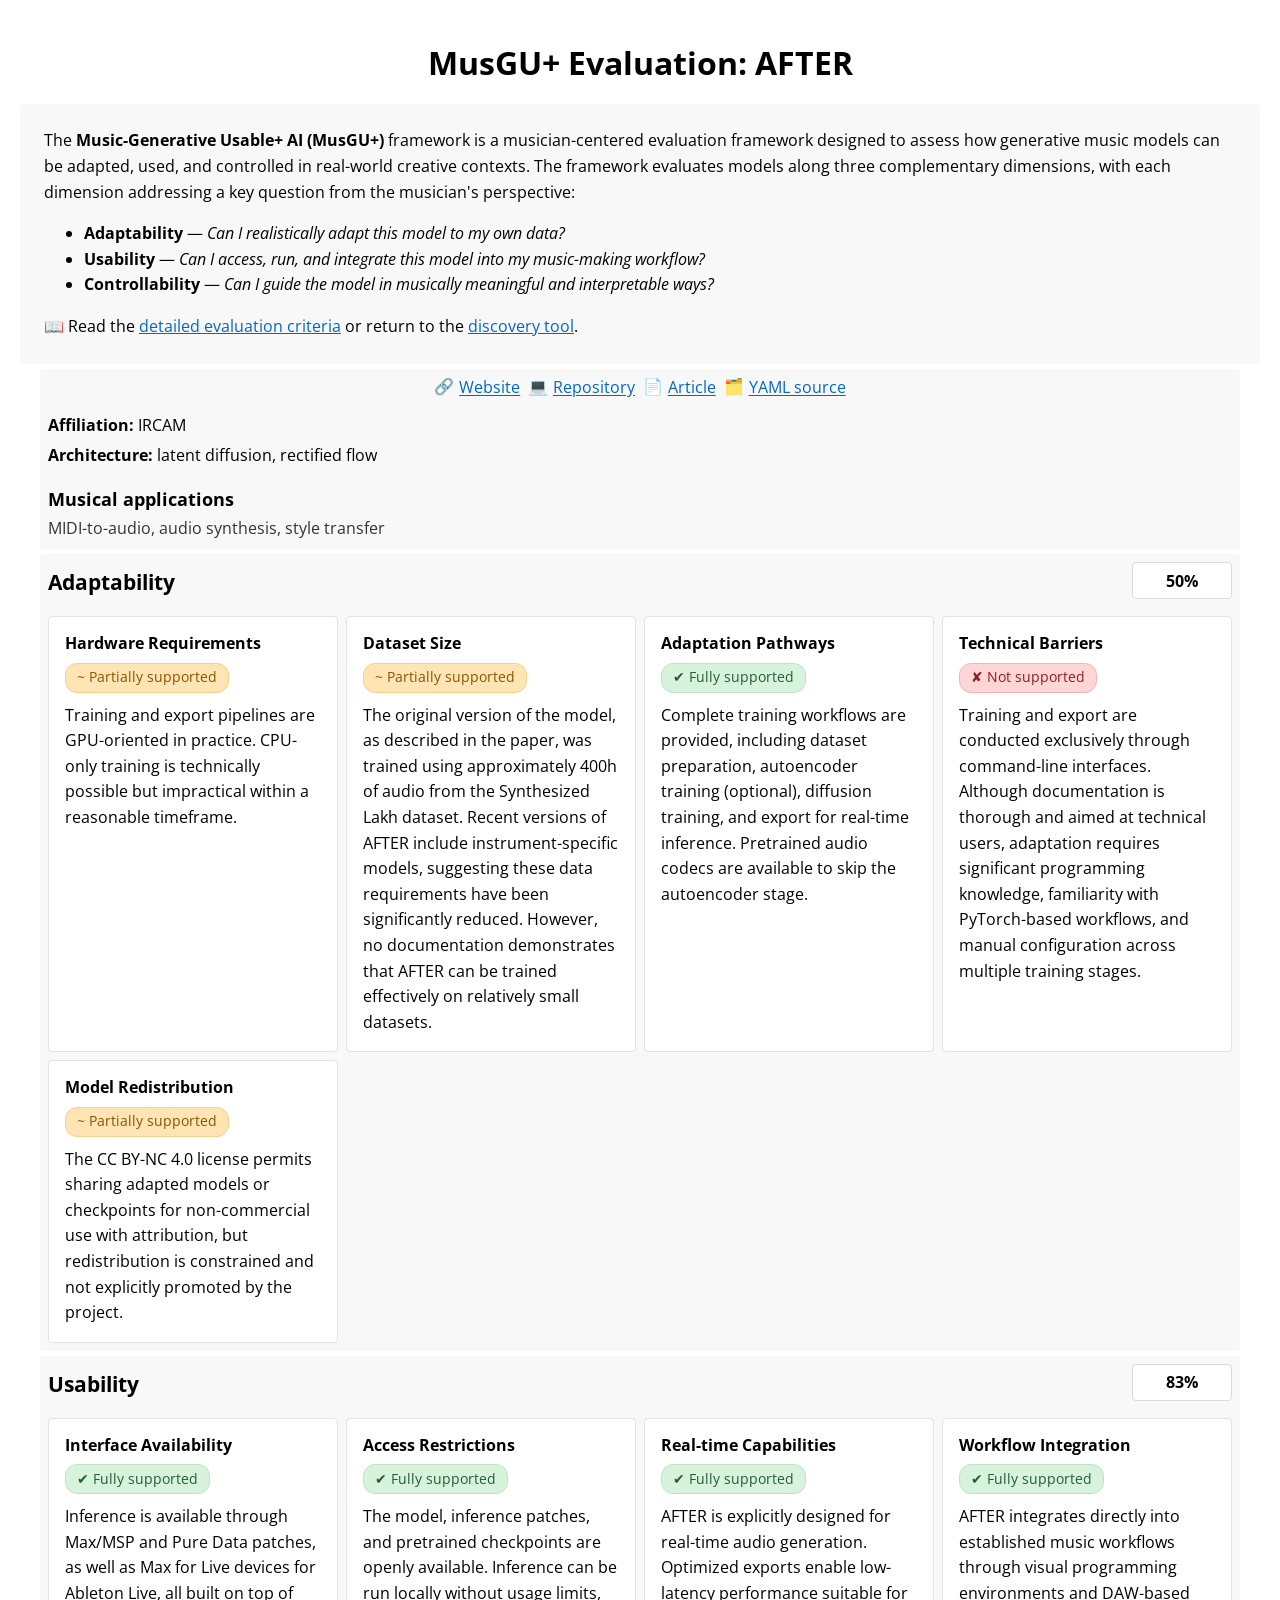
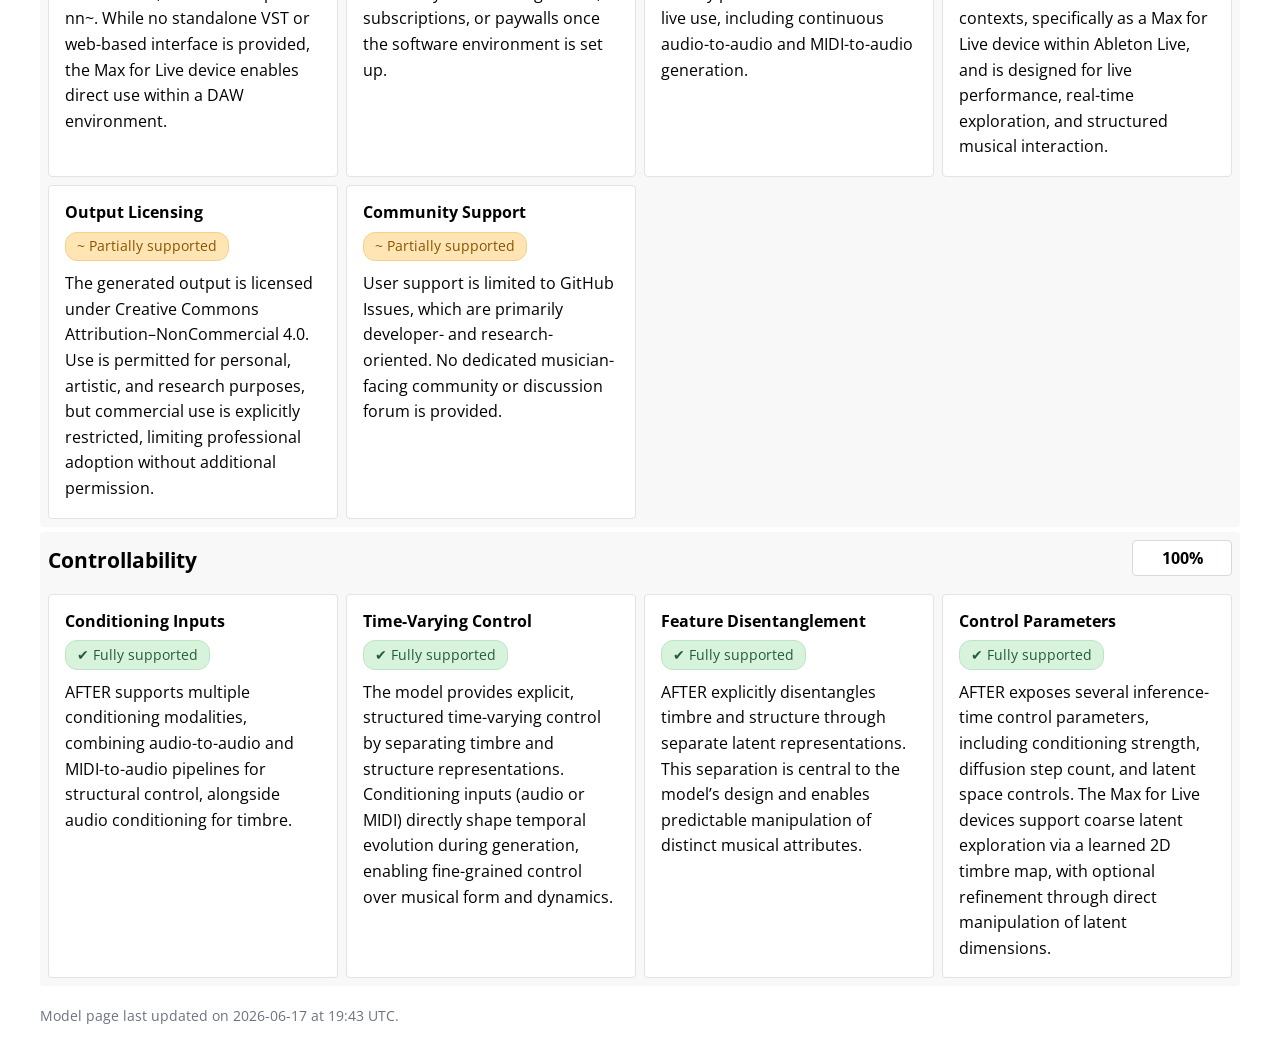
==== docs/models/after/index.html @ 6ac86138 "Add individual model pages" ====
<!DOCTYPE html>

<html lang="en">
<head>
<meta charset="utf-8"/>
<meta content="width=device-width, initial-scale=1.0" name="viewport"/>
<title id="page-title">MusGU+ Evaluation: AFTER</title>
<link href="https://fonts.googleapis.com/css2?family=Open+Sans&amp;display=swap" rel="stylesheet"/>
<link href="../../styles.css" rel="stylesheet"/>
<link href="../../model_page.css" rel="stylesheet"/>
</head>
<body>
<main class="page-shell">
<div class="header">
<h1 id="model-page-heading">MusGU+ Evaluation: AFTER</h1>
</div>
<div id="description">
<p style="margin-top: 0;">
        The <strong>Music-Generative Usable+ AI (MusGU+)</strong> framework is a musician-centered evaluation framework designed to assess how generative music models can be adapted, used, and controlled in real-world creative contexts.
        The framework evaluates models along three complementary dimensions, with each dimension addressing a key question from the musician's perspective:
      </p>
<ul>
<li><strong>Adaptability</strong> — <em>Can I realistically adapt this model to my own data?</em></li>
<li><strong>Usability</strong> — <em>Can I access, run, and integrate this model into my music-making workflow?</em></li>
<li><strong>Controllability</strong> — <em>Can I guide the model in musically meaningful and interpretable ways?</em></li>
</ul>
<p style="margin-bottom: 0;">
        📖 Read the <a href="../../framework.html">detailed evaluation criteria</a> or return to the <a href="../../index.html">discovery tool</a>.
      </p>
</div>
<section class="hero-card">
<div class="resource-links-wrap">
<div class="resource-links" id="resource-links"><a class="resource-link" href="https://forum.ircam.fr/projects/detail/after/" rel="noreferrer noopener" target="_blank"><span aria-hidden="true" class="resource-link-icon">🔗</span><span class="resource-link-label">Website</span></a><a class="resource-link" href="https://github.com/acids-ircam/AFTER" rel="noreferrer noopener" target="_blank"><span aria-hidden="true" class="resource-link-icon">💻</span><span class="resource-link-label">Repository</span></a><a class="resource-link" href="https://arxiv.org/abs/2408.00196" rel="noreferrer noopener" target="_blank"><span aria-hidden="true" class="resource-link-icon">📄</span><span class="resource-link-label">Article</span></a><a class="resource-link" href="https://github.com/lauraibnz/MusGU-plus/blob/main/projects/after.yaml" rel="noreferrer noopener" target="_blank"><span aria-hidden="true" class="resource-link-icon">🗂</span><span class="resource-link-label">YAML source</span></a></div>
</div>
<p class="meta-line"><strong>Affiliation:</strong> <span id="model-affiliation">IRCAM</span></p>
<p class="meta-line"><strong>Architecture:</strong> <span id="model-architecture">latent diffusion, rectified flow</span></p>

<section class="applications-block">
<h2>Musical applications</h2>
<div id="applications-content"><p class="applications-copy">MIDI-to-audio, audio synthesis, style transfer</p></div>
</section>
</section>
<div id="dimension-sections">
<section aria-labelledby="adaptability-title" class="detail-section">
<div class="section-heading">
<h2 id="adaptability-title">Adaptability</h2>
<div aria-label="Adaptability summary 50 percent" class="score-badge">50%</div>
</div>
<div class="criterion-grid">
<article class="criterion-card">
<div class="criterion-card-top">
<h3>Hardware Requirements</h3>
<span class="status-pill partial">~ Partially supported</span>
</div>
<p class="criterion-notes">Training and export pipelines are GPU-oriented in practice. CPU-only training is technically possible but impractical within a reasonable timeframe.</p>
</article>
<article class="criterion-card">
<div class="criterion-card-top">
<h3>Dataset Size</h3>
<span class="status-pill partial">~ Partially supported</span>
</div>
<p class="criterion-notes">The original version of the model, as described in the paper, was trained using approximately 400h of audio from the Synthesized Lakh dataset. Recent versions of AFTER include instrument-specific models, suggesting these data requirements have been significantly reduced. However, no documentation demonstrates that AFTER can be trained effectively on relatively small datasets.</p>
</article>
<article class="criterion-card">
<div class="criterion-card-top">
<h3>Adaptation Pathways</h3>
<span class="status-pill high">✔︎ Fully supported</span>
</div>
<p class="criterion-notes">Complete training workflows are provided, including dataset preparation, autoencoder training (optional), diffusion training, and export for real-time inference. Pretrained audio codecs are available to skip the autoencoder stage.</p>
</article>
<article class="criterion-card">
<div class="criterion-card-top">
<h3>Technical Barriers</h3>
<span class="status-pill low">✘ Not supported</span>
</div>
<p class="criterion-notes">Training and export are conducted exclusively through command-line interfaces. Although documentation is thorough and aimed at technical users, adaptation requires significant programming knowledge, familiarity with PyTorch-based workflows, and manual configuration across multiple training stages.</p>
</article>
<article class="criterion-card">
<div class="criterion-card-top">
<h3>Model Redistribution</h3>
<span class="status-pill partial">~ Partially supported</span>
</div>
<p class="criterion-notes">The CC BY-NC 4.0 license permits sharing adapted models or checkpoints for non-commercial use with attribution, but redistribution is constrained and not explicitly promoted by the project.</p>
</article>
</div>
</section>
<section aria-labelledby="usability-title" class="detail-section">
<div class="section-heading">
<h2 id="usability-title">Usability</h2>
<div aria-label="Usability summary 83 percent" class="score-badge">83%</div>
</div>
<div class="criterion-grid">
<article class="criterion-card">
<div class="criterion-card-top">
<h3>Interface Availability</h3>
<span class="status-pill high">✔︎ Fully supported</span>
</div>
<p class="criterion-notes">Inference is available through Max/MSP and Pure Data patches, as well as Max for Live devices for Ableton Live, all built on top of nn~. While no standalone VST or web-based interface is provided, the Max for Live device enables direct use within a DAW environment.</p>
</article>
<article class="criterion-card">
<div class="criterion-card-top">
<h3>Access Restrictions</h3>
<span class="status-pill high">✔︎ Fully supported</span>
</div>
<p class="criterion-notes">The model, inference patches, and pretrained checkpoints are openly available. Inference can be run locally without usage limits, subscriptions, or paywalls once the software environment is set up.</p>
</article>
<article class="criterion-card">
<div class="criterion-card-top">
<h3>Real-time Capabilities</h3>
<span class="status-pill high">✔︎ Fully supported</span>
</div>
<p class="criterion-notes">AFTER is explicitly designed for real-time audio generation. Optimized exports enable low-latency performance suitable for live use, including continuous audio-to-audio and MIDI-to-audio generation.</p>
</article>
<article class="criterion-card">
<div class="criterion-card-top">
<h3>Workflow Integration</h3>
<span class="status-pill high">✔︎ Fully supported</span>
</div>
<p class="criterion-notes">AFTER integrates directly into established music workflows through visual programming environments and DAW-based contexts, specifically as a Max for Live device within Ableton Live, and is designed for live performance, real-time exploration, and structured musical interaction.</p>
</article>
<article class="criterion-card">
<div class="criterion-card-top">
<h3>Output Licensing</h3>
<span class="status-pill partial">~ Partially supported</span>
</div>
<p class="criterion-notes">The generated output is licensed under Creative Commons Attribution–NonCommercial 4.0. Use is permitted for personal, artistic, and research purposes, but commercial use is explicitly restricted, limiting professional adoption without additional permission.</p>
</article>
<article class="criterion-card">
<div class="criterion-card-top">
<h3>Community Support</h3>
<span class="status-pill partial">~ Partially supported</span>
</div>
<p class="criterion-notes">User support is limited to GitHub Issues, which are primarily developer- and research-oriented. No dedicated musician-facing community or discussion forum is provided.</p>
</article>
</div>
</section>
<section aria-labelledby="controllability-title" class="detail-section">
<div class="section-heading">
<h2 id="controllability-title">Controllability</h2>
<div aria-label="Controllability summary 100 percent" class="score-badge">100%</div>
</div>
<div class="criterion-grid">
<article class="criterion-card">
<div class="criterion-card-top">
<h3>Conditioning Inputs</h3>
<span class="status-pill high">✔︎ Fully supported</span>
</div>
<p class="criterion-notes">AFTER supports multiple conditioning modalities, combining audio-to-audio and MIDI-to-audio pipelines for structural control, alongside audio conditioning for timbre.</p>
</article>
<article class="criterion-card">
<div class="criterion-card-top">
<h3>Time-Varying Control</h3>
<span class="status-pill high">✔︎ Fully supported</span>
</div>
<p class="criterion-notes">The model provides explicit, structured time-varying control by separating timbre and structure representations. Conditioning inputs (audio or MIDI) directly shape temporal evolution during generation, enabling fine-grained control over musical form and dynamics.</p>
</article>
<article class="criterion-card">
<div class="criterion-card-top">
<h3>Feature Disentanglement</h3>
<span class="status-pill high">✔︎ Fully supported</span>
</div>
<p class="criterion-notes">AFTER explicitly disentangles timbre and structure through separate latent representations. This separation is central to the model’s design and enables predictable manipulation of distinct musical attributes.</p>
</article>
<article class="criterion-card">
<div class="criterion-card-top">
<h3>Control Parameters</h3>
<span class="status-pill high">✔︎ Fully supported</span>
</div>
<p class="criterion-notes">AFTER exposes several inference-time control parameters, including conditioning strength, diffusion step count, and latent space controls. The Max for Live devices support coarse latent exploration via a learned 2D timbre map, with optional refinement through direct manipulation of latent dimensions.</p>
</article>
</div>
</section>
</div>
<p class="footer-note" id="build-time">Model page last updated on 2026-06-17 at 19:43 UTC.</p>
</main>
</body>
</html>
---- docs/model_page.css ----
body {
  margin: 0 auto;
  padding: 20px;
  background: #fff;
  font-family: 'Open Sans', sans-serif;
}

a {
  color: #0066cc;
}

.page-shell {
  max-width: none;
  margin: 0;
  padding: 0;
}

.header {
  text-align: center;
  margin-bottom: 20px;
  max-width: 1200px;
  margin-left: auto;
  margin-right: auto;
}

.header h1 {
  font-size: 2em;
  margin-bottom: 0.5em;
}

#description {
  background-color: #f8f8f8;
  padding: 1.5em;
  margin: 5px auto 5px;
  max-width: 1200px;
  font-size: 1em;
  line-height: 1.6;
  border-radius: 4px;
  text-align: left;
}

#description ul {
  margin-top: 0.5em;
  margin-bottom: 0.5em;
}

.hero-card,
.detail-section,
.supporting-card {
  background: #f8f8f8;
  border-radius: 4px;
  padding: 0.5em;
  margin: 5px auto 0;
  box-sizing: border-box;
  max-width: 1200px;
}

.hero-card {
  margin-top: 0;
  text-align: center;
}

.supporting-card h2,
.detail-section h2 {
  margin: 0 0 5px 0;
  font-size: 1.3em;
  text-align: left;
  color: #000;
  border: none;
  padding: 6px 0 5px 0;
  font-weight: bold;
}

.resource-links-wrap {
  width: 100%;
  display: flex;
  justify-content: center;
  margin: 0 auto 1em auto;
}

.resource-links {
  display: inline-flex;
  flex-wrap: wrap;
  justify-content: center;
  gap: 8px;
  text-align: center;
}

.resource-link {
  display: inline-flex;
  align-items: center;
  justify-content: center;
  gap: 0.3rem;
  min-height: auto;
  padding: 0;
  background: transparent;
  border: none;
  border-radius: 0;
  text-decoration: none;
  line-height: 1.3;
  font-size: 1em;
  font-weight: 400;
  color: inherit;
  transition: all 0.2s ease;
}

.resource-link-icon {
  font-family: "Apple Color Emoji", "Segoe UI Emoji", "Noto Color Emoji", sans-serif;
  line-height: 1;
  text-decoration: none;
}

.resource-link-label {
  color: #0066cc;
  text-decoration: underline;
  text-decoration-color: #0066cc;
  text-underline-offset: 0.12em;
}

.resource-link:hover {
  opacity: 0.8;
}

.meta-line {
  margin: 0.25em 0 0;
  color: #000;
  line-height: 1.6;
  font-size: 1em;
  text-align: left;
}

#project-note {
  margin-top: 0.35em;
}

#project-note p {
  margin: 0.35em 0 0;
  line-height: 1.6;
}

.applications-block {
  margin-top: 1.15em;
  margin-bottom: 0;
  text-align: left;
}

.applications-block h2 {
  margin: 0 0 4px 0;
  font-size: 1.15em;
  line-height: 1.35;
  color: #000;
  font-weight: bold;
  font-family: inherit;
}

.applications-copy {
  margin: 0;
  line-height: 1.6;
  color: #333;
  font-size: 1em;
  font-family: inherit;
}

.section-heading {
  display: flex;
  justify-content: space-between;
  align-items: flex-start;
  gap: 1rem;
  margin-bottom: 10px;
  flex-wrap: wrap;
}

.score-badge {
  min-width: 72px;
  text-align: center;
  border-radius: 4px;
  padding: 0.4rem 0.8rem;
  background: white;
  border: 1px solid #d7dbe0;
  font-weight: 700;
}

.criterion-grid {
  display: grid;
  grid-template-columns: repeat(auto-fit, minmax(240px, 1fr));
  gap: 8px;
}

.criterion-card {
  background: white;
  border: 1px solid #e3e3e3;
  border-radius: 4px;
  padding: 1rem;
}

.criterion-card-top {
  display: block;
  margin-bottom: 10px;
}

.criterion-card-top h3 {
  margin: 0;
  font-size: 1rem;
  line-height: 1.35;
  margin-bottom: 8px;
}

.criterion-notes {
  margin: 0;
  line-height: 1.6;
}

.status-pill {
  display: inline-block;
  border-radius: 12px;
  padding: 0.28rem 0.7rem;
  font-size: 0.9rem;
  white-space: normal;
  line-height: 1.3;
  text-align: center;
  border: 1px solid transparent;
}

.status-pill.high {
  background: #d8f3dc;
  color: #245c39;
  border-color: #bde5c5;
}

.status-pill.partial {
  background: #ffe5b4;
  color: #8a5400;
  border-color: #f7d08a;
}

.status-pill.low {
  background: #ffd6d6;
  color: #8f1d21;
  border-color: #f3b4b4;
}

.status-pill.empty {
  background: #eeeeee;
  color: #4b5563;
  border-color: #d8d8d8;
}

.footer-note {
  color: #6b7280;
  font-size: 0.9rem;
  margin-top: 20px;
  max-width: 1200px;
  margin-left: auto;
  margin-right: auto;
}

@media (max-width: 780px) {
  body {
    padding: 16px;
  }

  .header h1 {
    font-size: 1.7rem;
  }
}
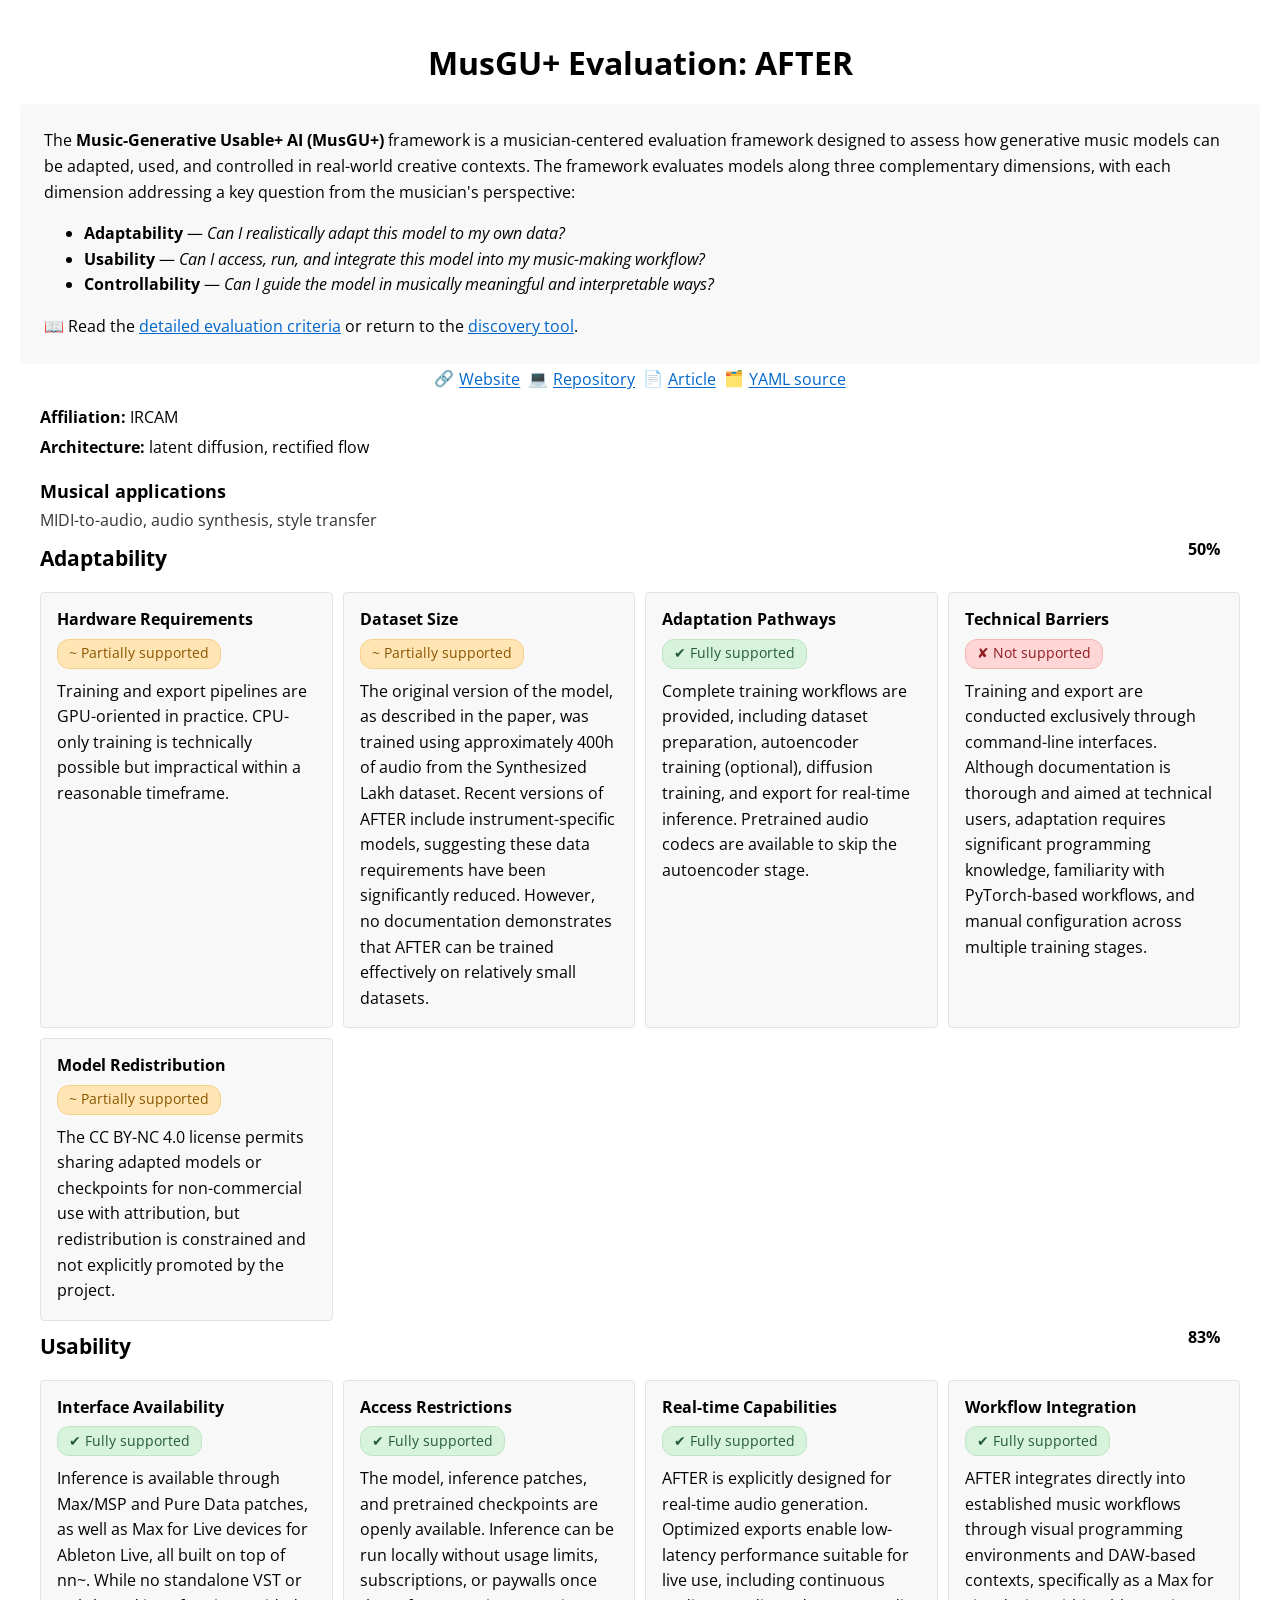
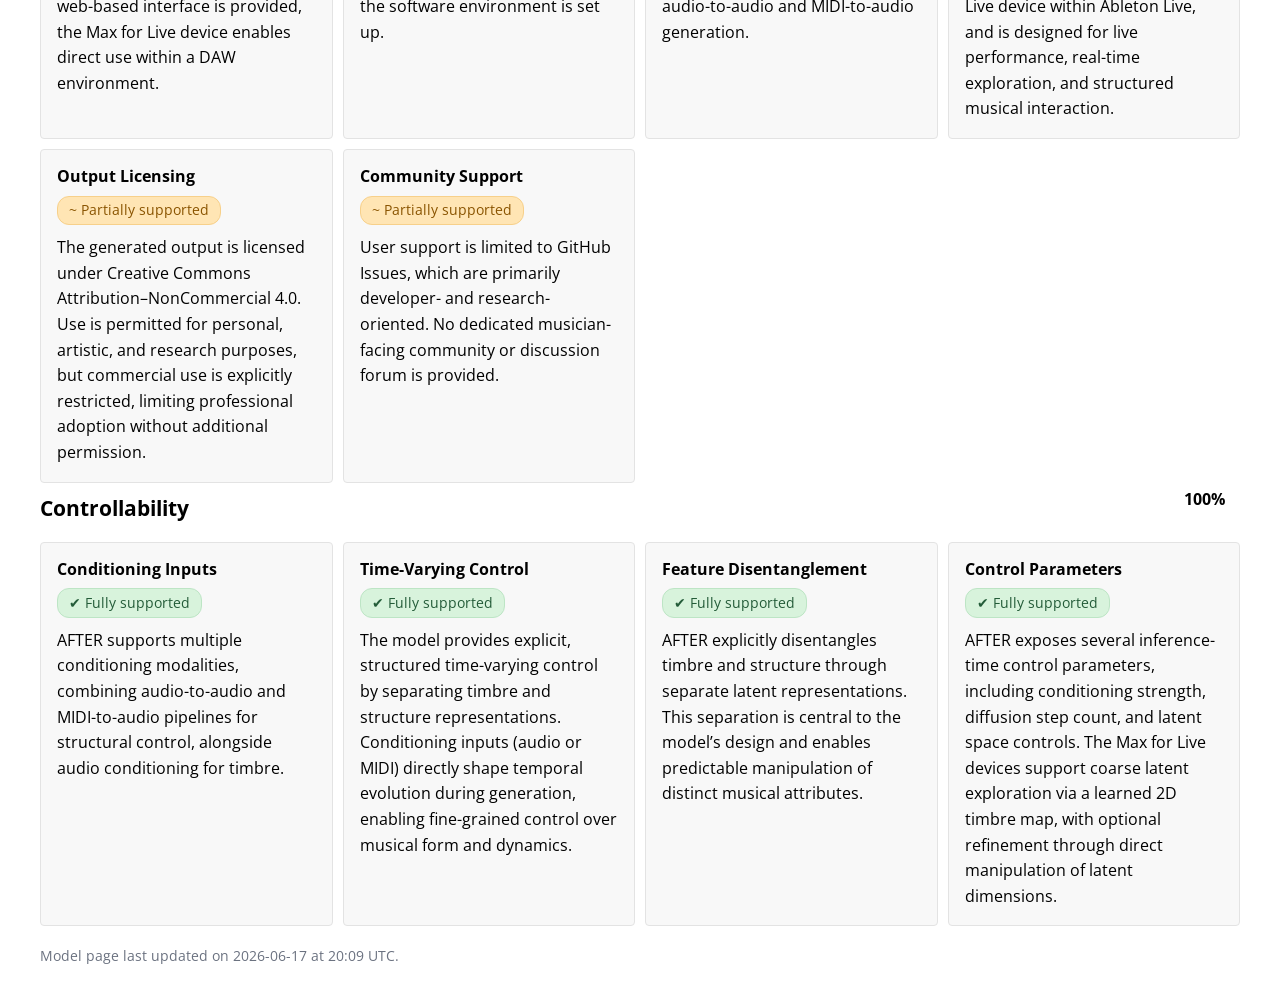
==== commit 3972977d: "Update model pages style" ====
--- a/docs/models/after/index.html
+++ b/docs/models/after/index.html
@@ -171,7 +171,7 @@
 </div>
 </section>
 </div>
-<p class="footer-note" id="build-time">Model page last updated on 2026-06-17 at 19:43 UTC.</p>
+<p class="footer-note" id="build-time">Model page last updated on 2026-06-17 at 20:09 UTC.</p>
 </main>
 </body>
 </html>
--- a/docs/model_page.css
+++ b/docs/model_page.css
@@ -47,9 +47,9 @@
 .hero-card,
 .detail-section,
 .supporting-card {
-  background: #f8f8f8;
-  border-radius: 4px;
-  padding: 0.5em;
+  background: transparent;
+  border-radius: 0;
+  padding: 0;
   margin: 5px auto 0;
   box-sizing: border-box;
   max-width: 1200px;
@@ -173,21 +173,18 @@
 .score-badge {
   min-width: 72px;
   text-align: center;
-  border-radius: 4px;
-  padding: 0.4rem 0.8rem;
-  background: white;
-  border: 1px solid #d7dbe0;
+  padding: 0;
   font-weight: 700;
 }
 
 .criterion-grid {
   display: grid;
   grid-template-columns: repeat(auto-fit, minmax(240px, 1fr));
-  gap: 8px;
+  gap: 10px;
 }
 
 .criterion-card {
-  background: white;
+  background: #f8f8f8;
   border: 1px solid #e3e3e3;
   border-radius: 4px;
   padding: 1rem;
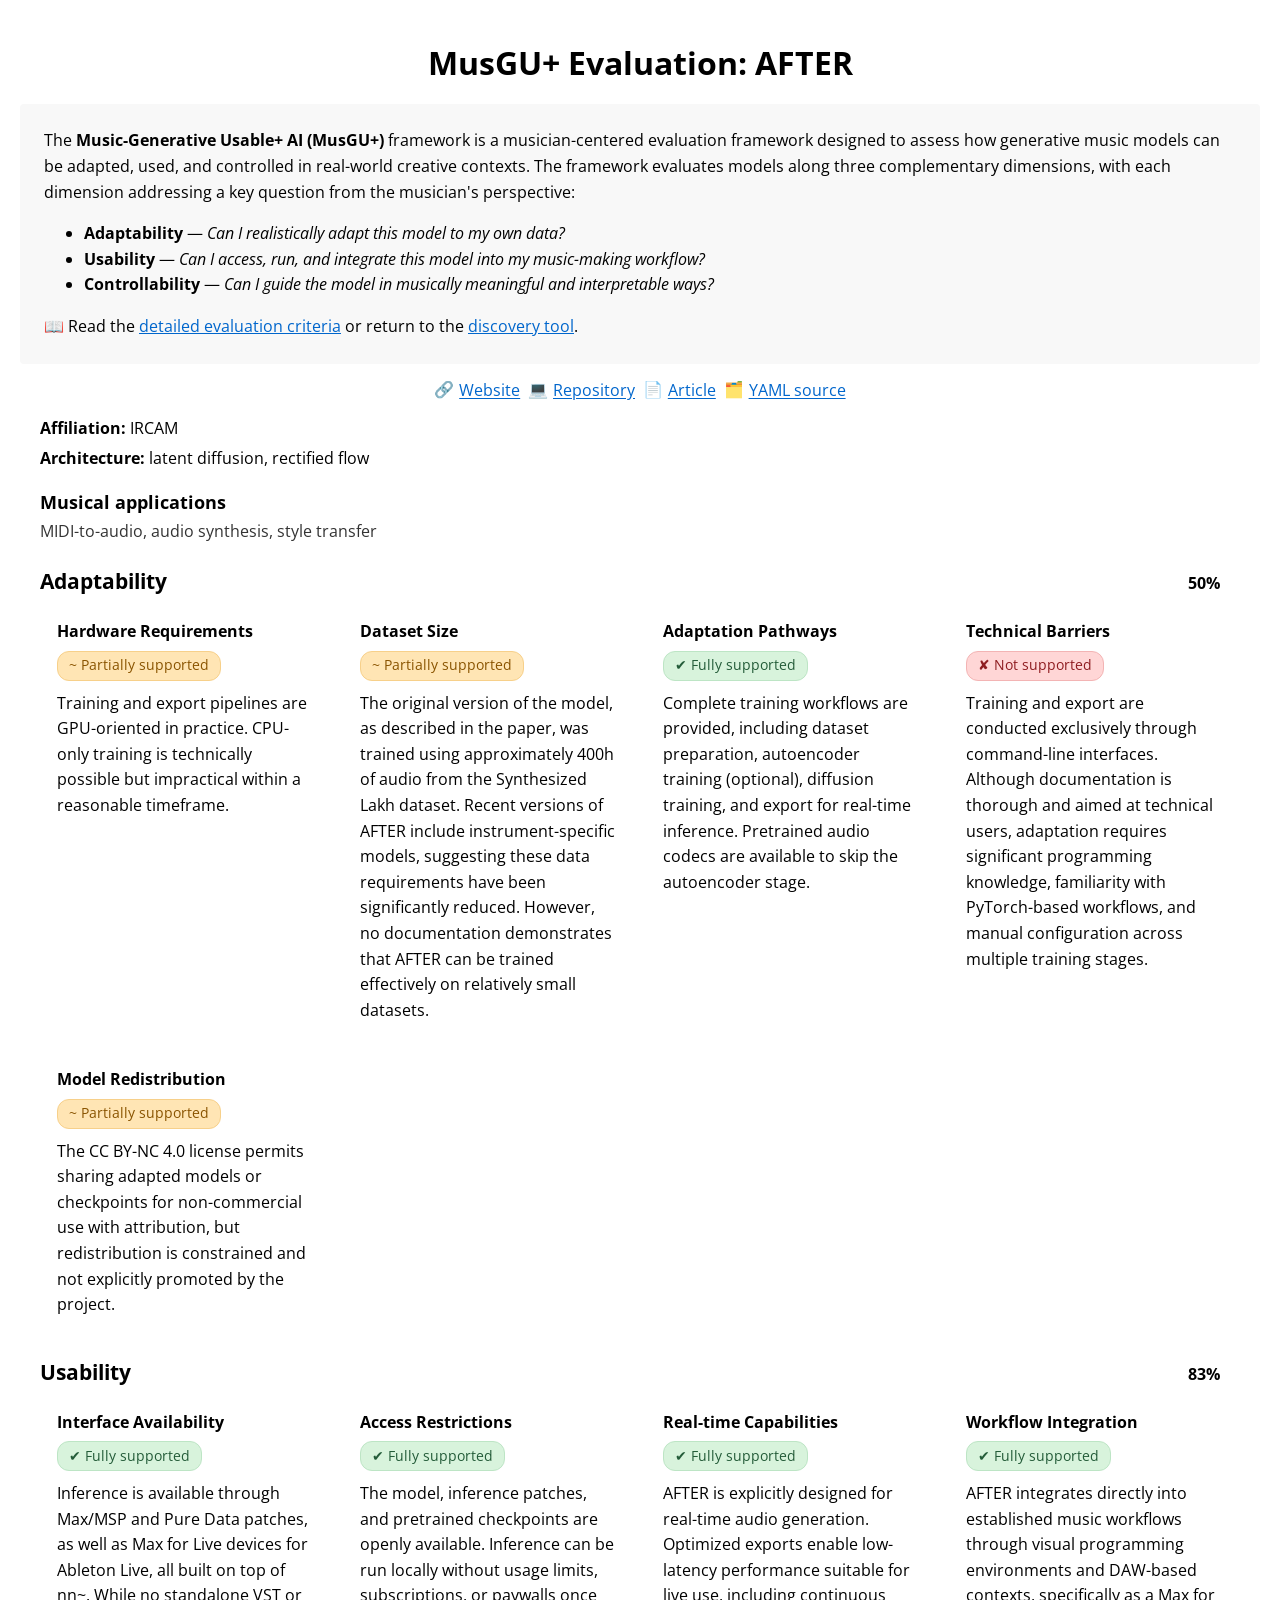
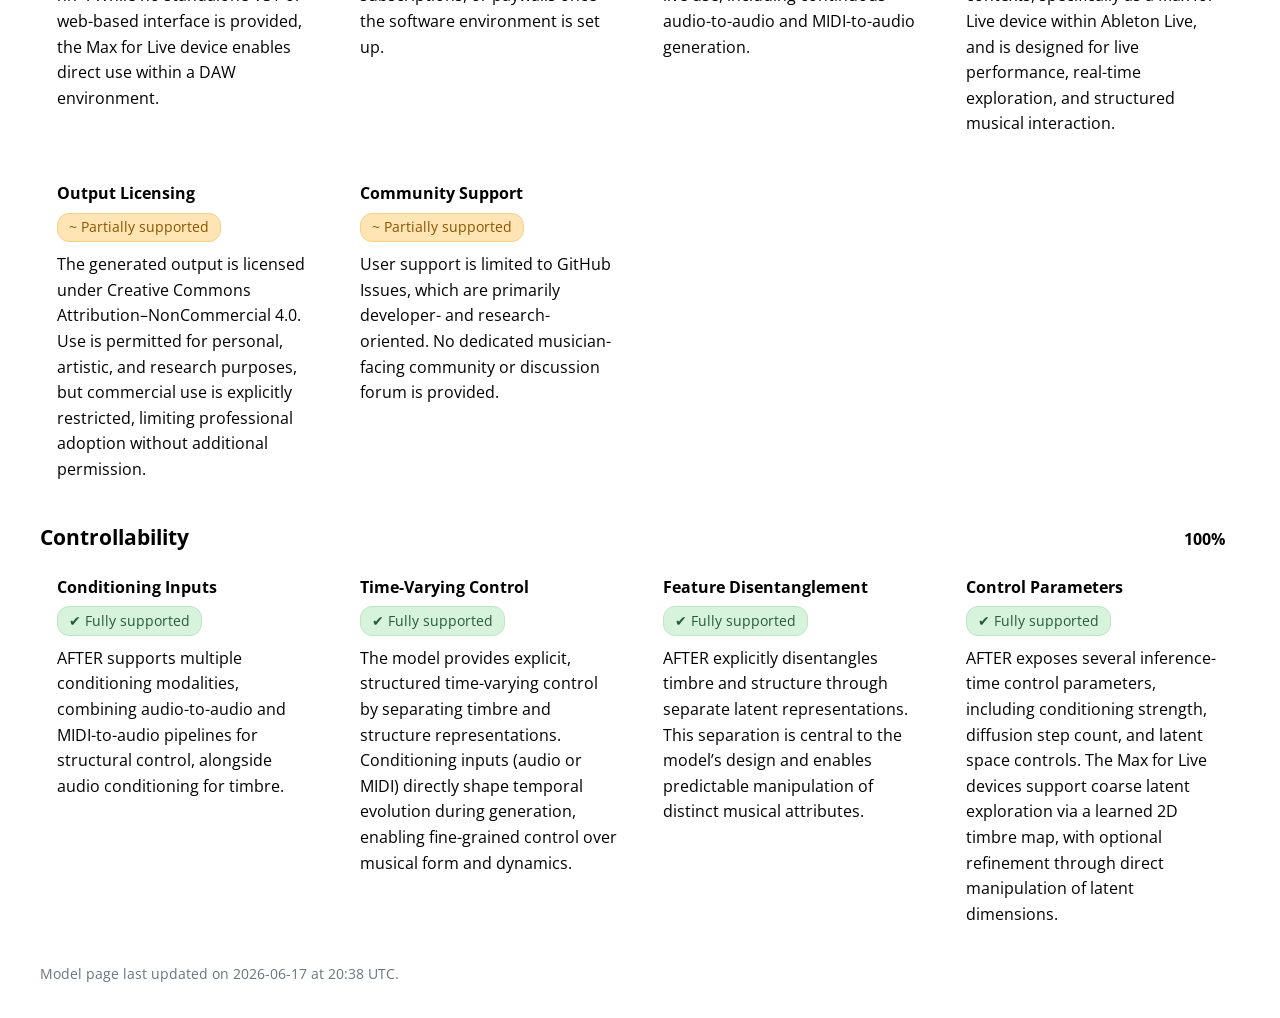
==== commit 64001c94: "Update links in model pages" ====
--- a/docs/models/after/index.html
+++ b/docs/models/after/index.html
@@ -171,7 +171,7 @@
 </div>
 </section>
 </div>
-<p class="footer-note" id="build-time">Model page last updated on 2026-06-17 at 20:09 UTC.</p>
+<p class="footer-note" id="build-time">Model page last updated on 2026-06-17 at 20:38 UTC.</p>
 </main>
 </body>
 </html>
--- a/docs/model_page.css
+++ b/docs/model_page.css
@@ -75,13 +75,15 @@
   width: 100%;
   display: flex;
   justify-content: center;
-  margin: 0 auto 1em auto;
+  margin: 1em auto 1em auto;
 }
 
 .resource-links {
   display: inline-flex;
   flex-wrap: wrap;
   justify-content: center;
+  width: fit-content;
+  margin: 0 auto;
   gap: 8px;
   text-align: center;
 }
@@ -164,14 +166,22 @@
 .section-heading {
   display: flex;
   justify-content: space-between;
-  align-items: flex-start;
+  align-items: baseline;
   gap: 1rem;
+  padding-top: 20px;
   margin-bottom: 10px;
   flex-wrap: wrap;
 }
 
+.section-heading h2 {
+  margin: 0;
+  padding: 0;
+  line-height: 1.2;
+}
+
 .score-badge {
   min-width: 72px;
+  margin-left: auto;
   text-align: center;
   padding: 0;
   font-weight: 700;
@@ -180,12 +190,12 @@
 .criterion-grid {
   display: grid;
   grid-template-columns: repeat(auto-fit, minmax(240px, 1fr));
-  gap: 10px;
+  gap: 12px;
 }
 
 .criterion-card {
-  background: #f8f8f8;
-  border: 1px solid #e3e3e3;
+  background: #fff;
+  border: 1px solid #fff;
   border-radius: 4px;
   padding: 1rem;
 }
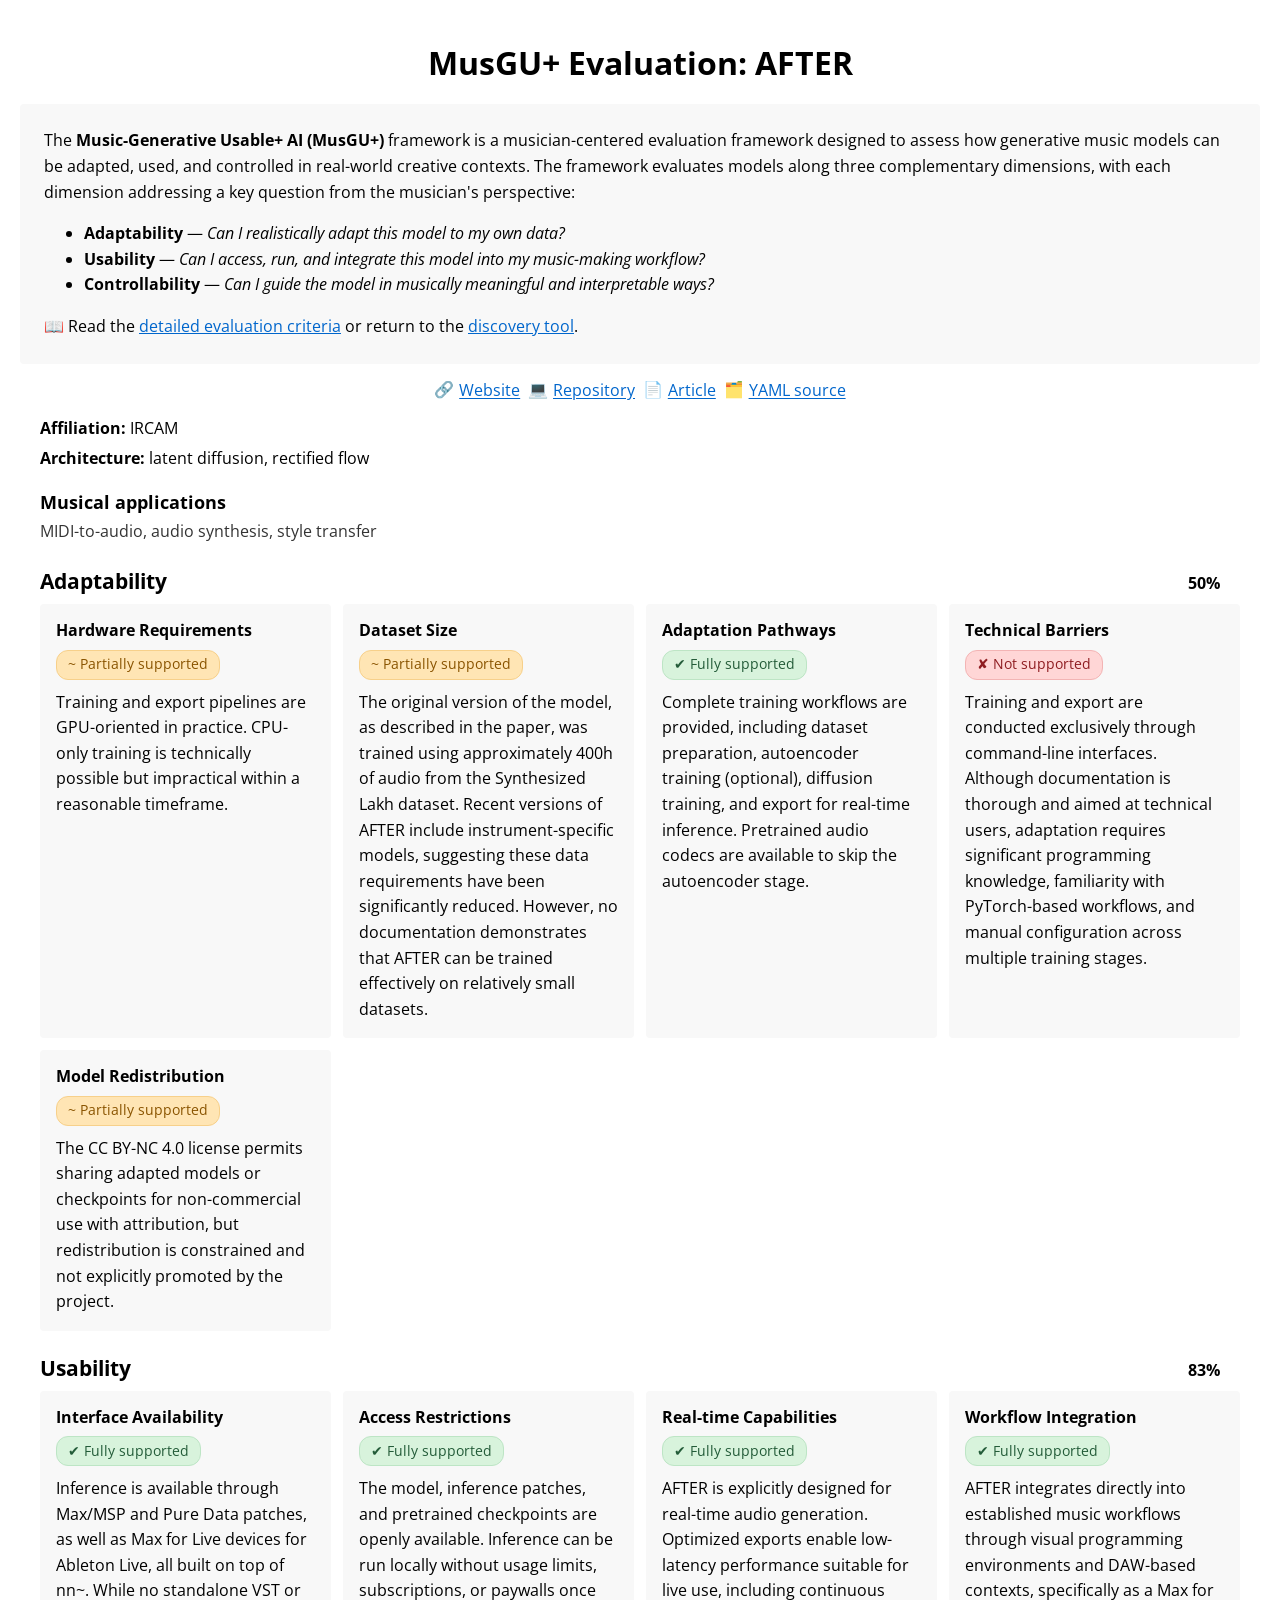
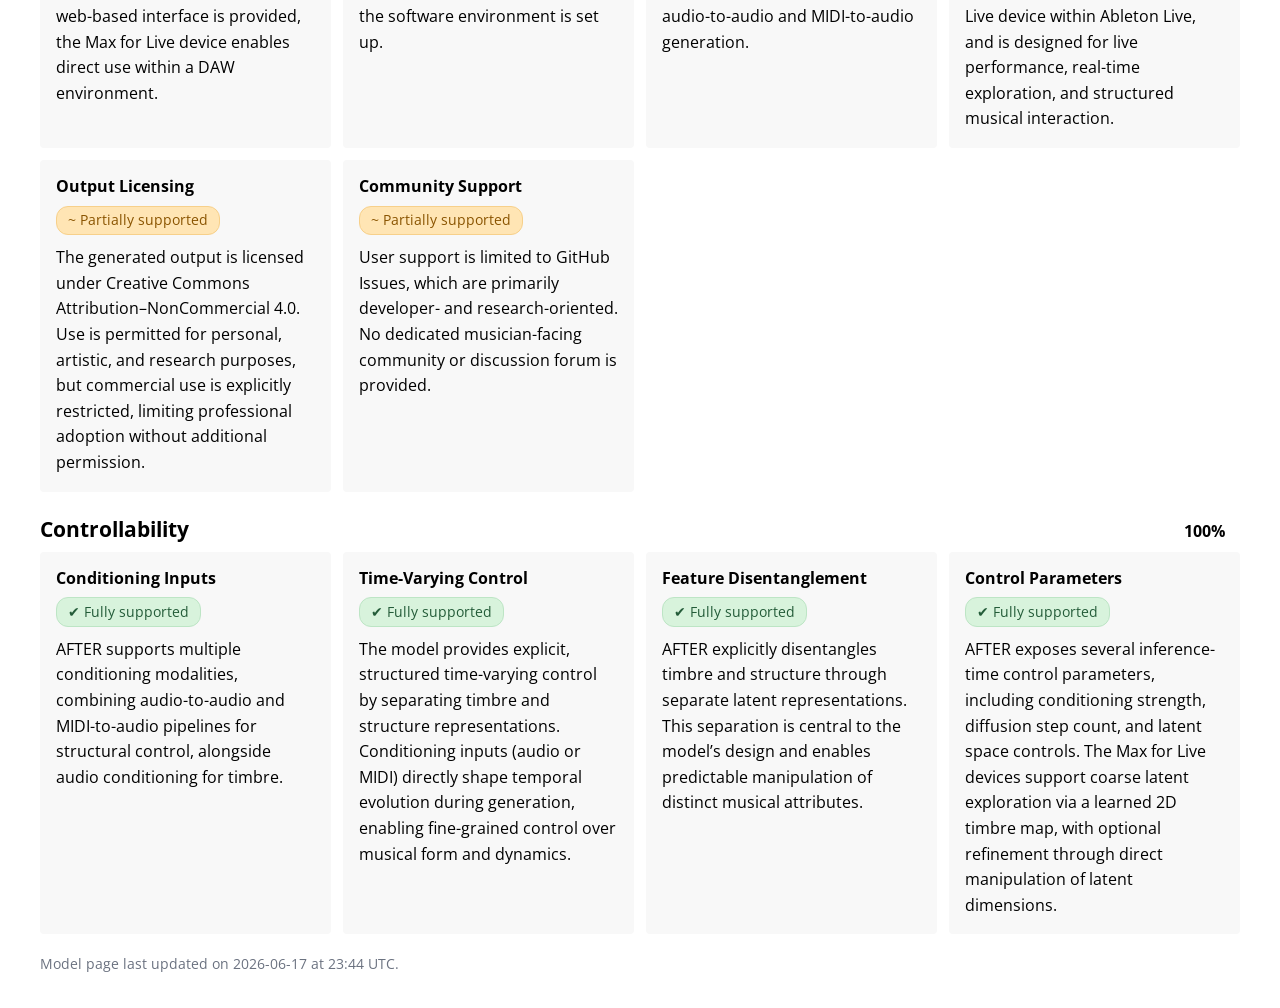
==== commit 1598f902: "Readd criteria boxes in model pages" ====
--- a/docs/models/after/index.html
+++ b/docs/models/after/index.html
@@ -171,7 +171,7 @@
 </div>
 </section>
 </div>
-<p class="footer-note" id="build-time">Model page last updated on 2026-06-17 at 20:38 UTC.</p>
+<p class="footer-note" id="build-time">Model page last updated on 2026-06-17 at 23:44 UTC.</p>
 </main>
 </body>
 </html>
--- a/docs/model_page.css
+++ b/docs/model_page.css
@@ -194,8 +194,7 @@
 }
 
 .criterion-card {
-  background: #fff;
-  border: 1px solid #fff;
+  background: #f8f8f8;
   border-radius: 4px;
   padding: 1rem;
 }
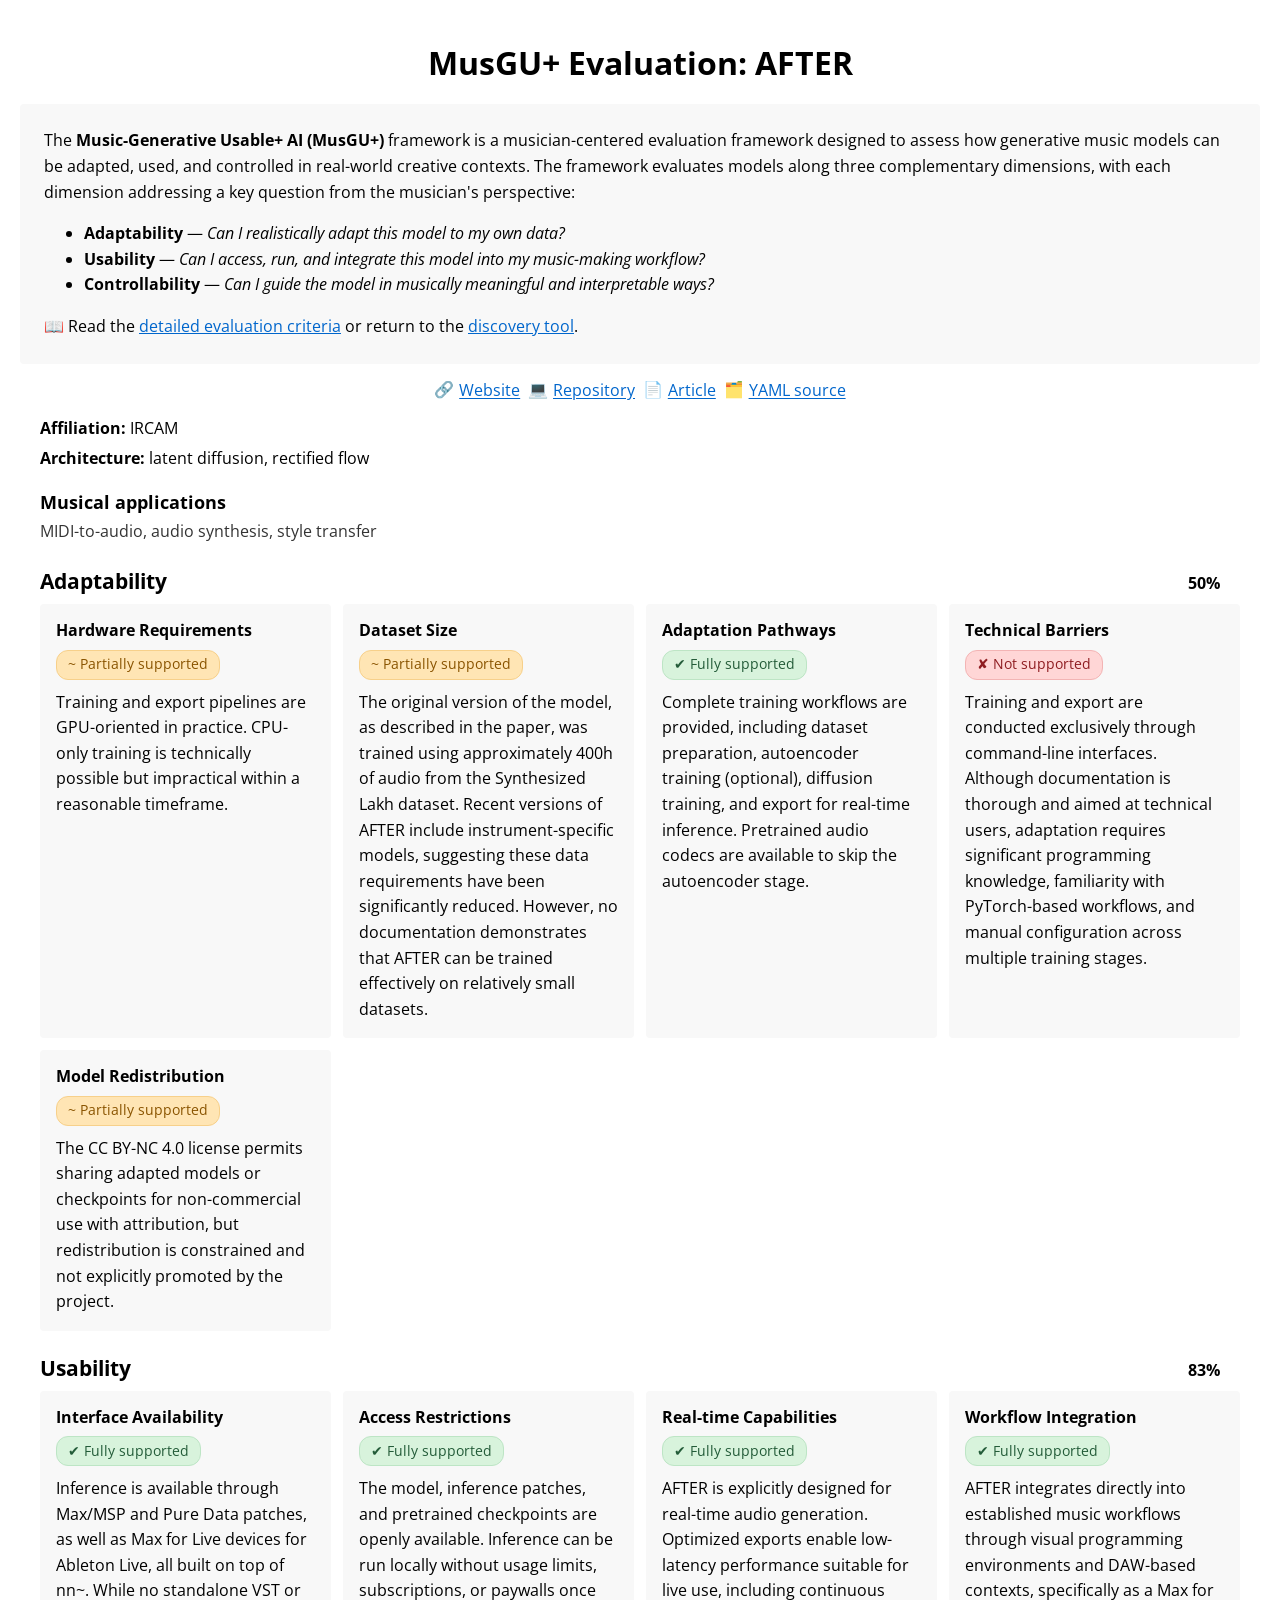
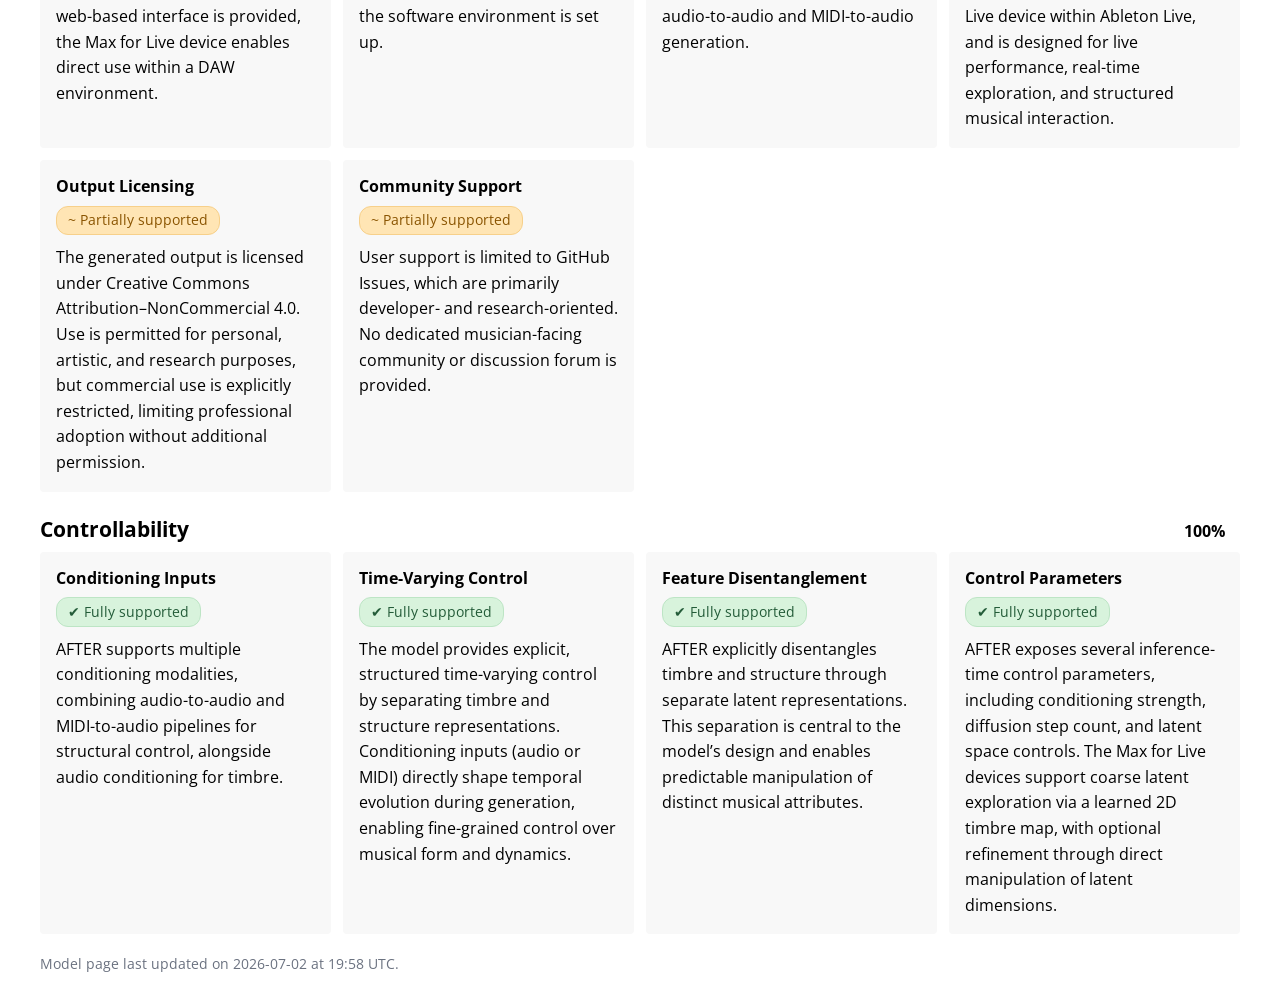
==== commit 99ff4f73: "Add model contribution and model pages info" ====
--- a/docs/models/after/index.html
+++ b/docs/models/after/index.html
@@ -171,7 +171,7 @@
 </div>
 </section>
 </div>
-<p class="footer-note" id="build-time">Model page last updated on 2026-06-17 at 23:44 UTC.</p>
+<p class="footer-note" id="build-time">Model page last updated on 2026-07-02 at 19:58 UTC.</p>
 </main>
 </body>
 </html>
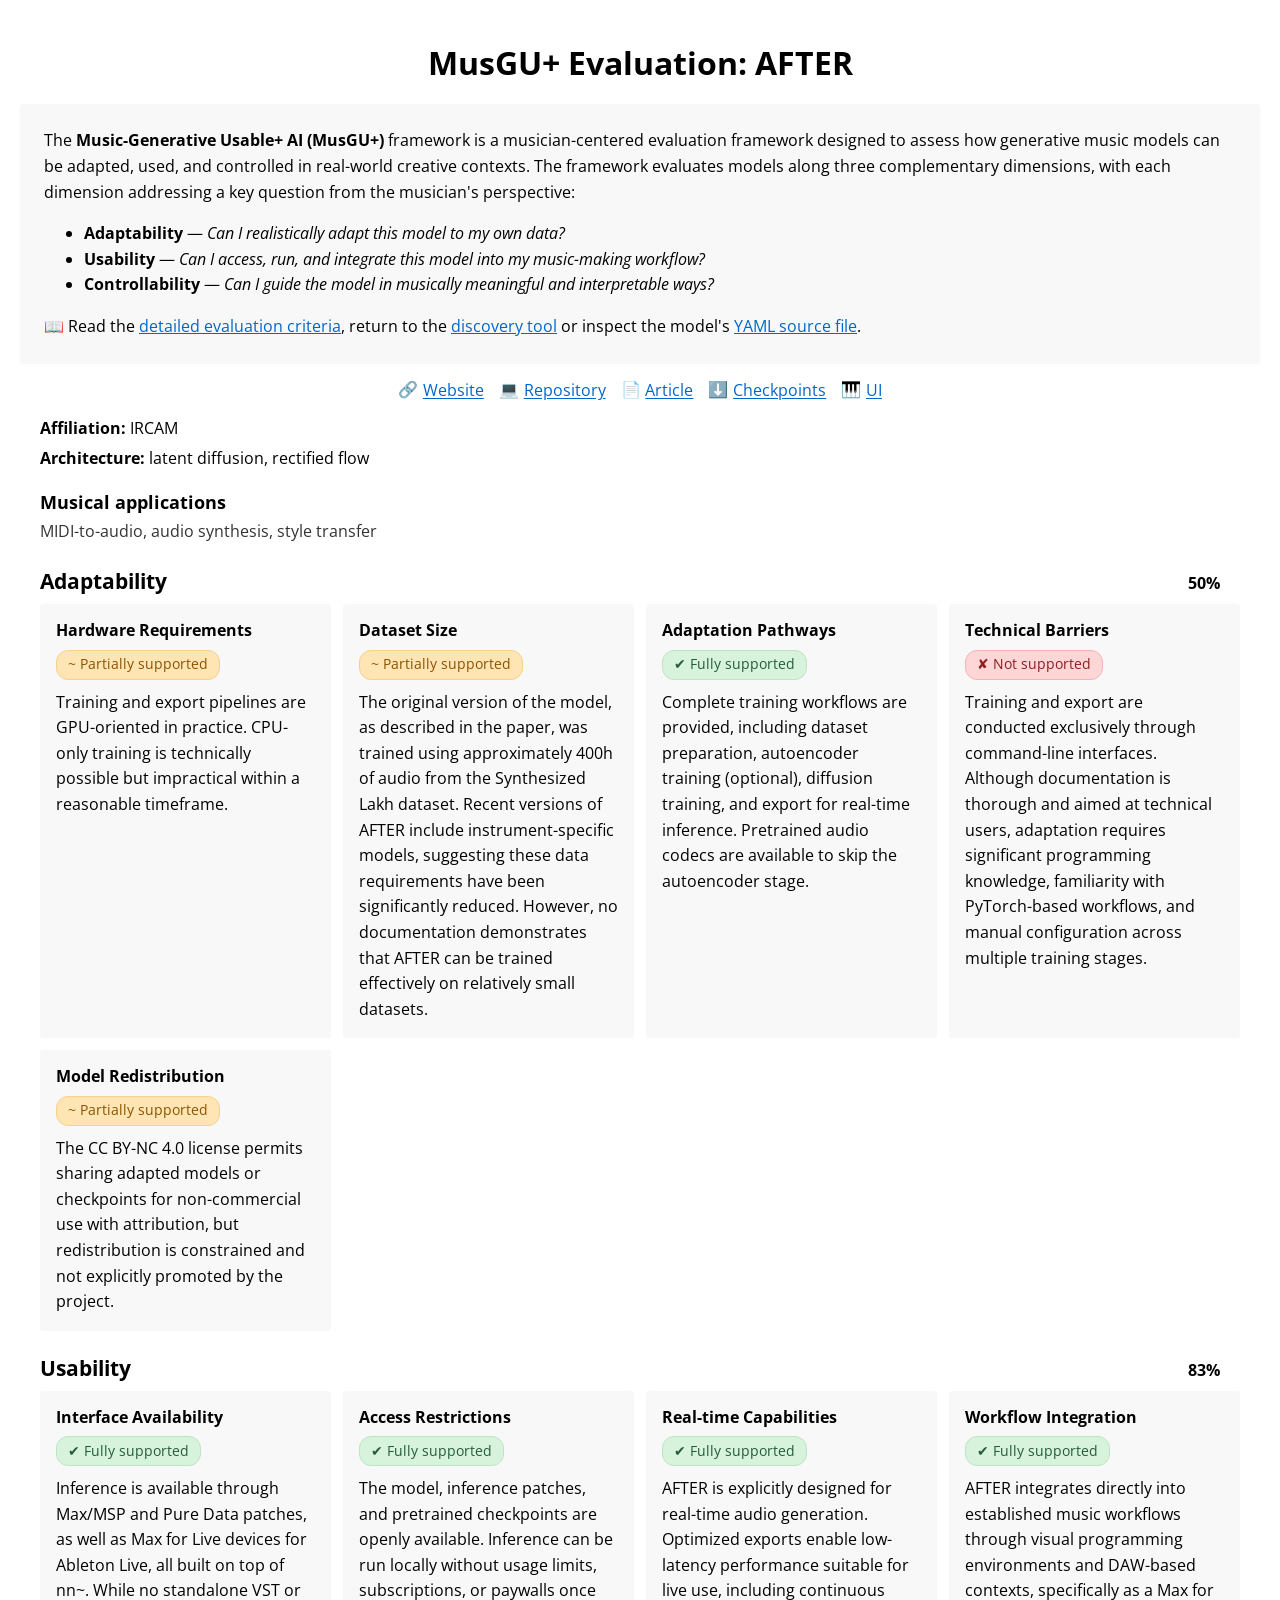
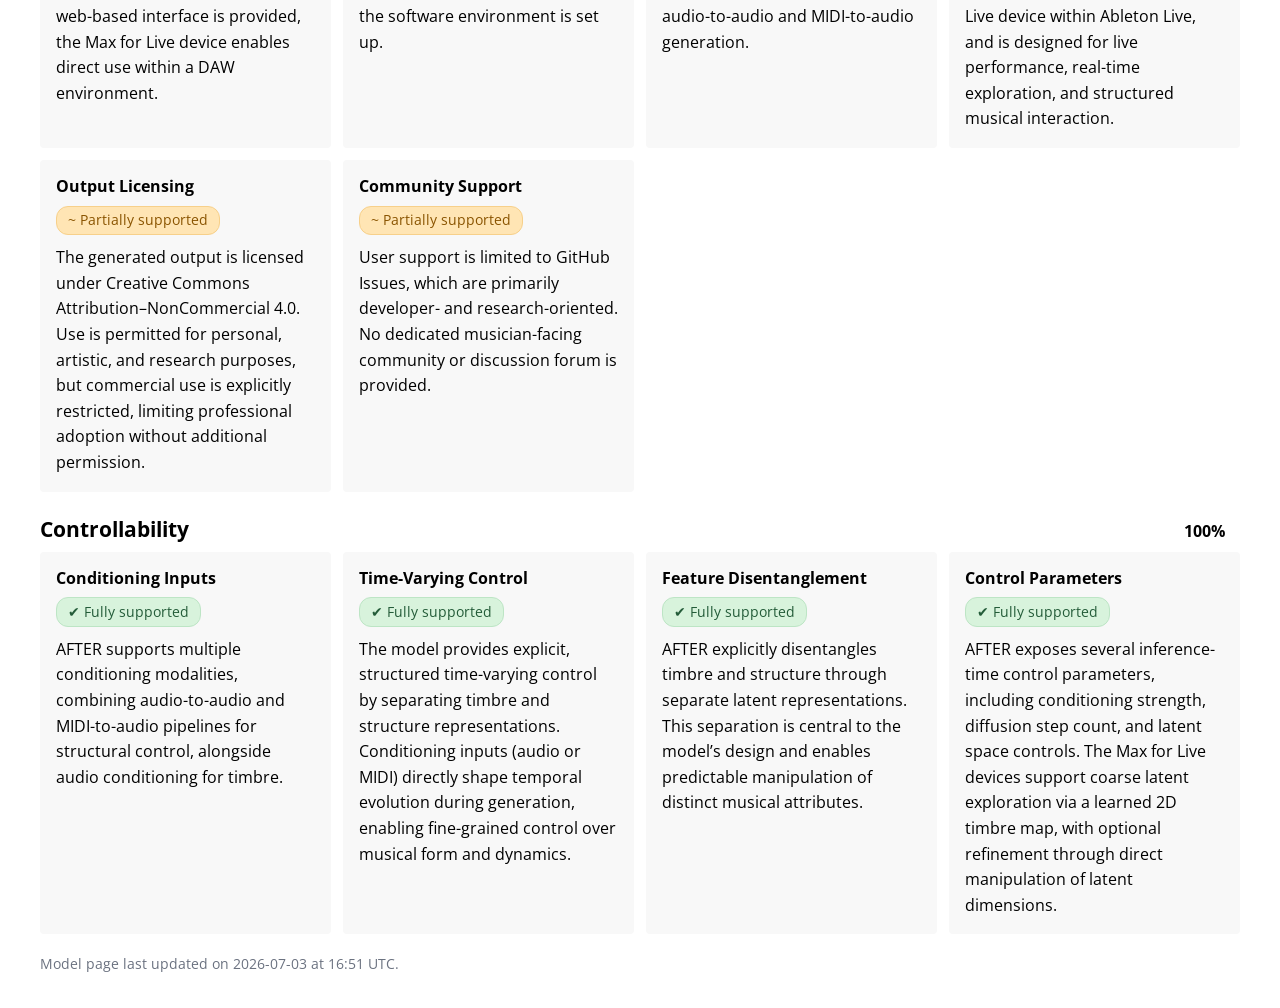
==== commit 17d2d859: "Add checkpoints and ui links" ====
--- a/docs/models/after/index.html
+++ b/docs/models/after/index.html
@@ -25,12 +25,12 @@
 <li><strong>Controllability</strong> — <em>Can I guide the model in musically meaningful and interpretable ways?</em></li>
 </ul>
 <p style="margin-bottom: 0;">
-        📖 Read the <a href="../../framework.html">detailed evaluation criteria</a> or return to the <a href="../../index.html">discovery tool</a>.
+        📖 Read the <a href="../../framework.html">detailed evaluation criteria</a>, return to the <a href="../../index.html">discovery tool</a> or inspect the model's <a href="https://github.com/lauraibnz/MusGU-plus/blob/main/projects/after.yaml" id="yaml-source-link">YAML source file</a>.
       </p>
 </div>
 <section class="hero-card">
 <div class="resource-links-wrap">
-<div class="resource-links" id="resource-links"><a class="resource-link" href="https://forum.ircam.fr/projects/detail/after/" rel="noreferrer noopener" target="_blank"><span aria-hidden="true" class="resource-link-icon">🔗</span><span class="resource-link-label">Website</span></a><a class="resource-link" href="https://github.com/acids-ircam/AFTER" rel="noreferrer noopener" target="_blank"><span aria-hidden="true" class="resource-link-icon">💻</span><span class="resource-link-label">Repository</span></a><a class="resource-link" href="https://arxiv.org/abs/2408.00196" rel="noreferrer noopener" target="_blank"><span aria-hidden="true" class="resource-link-icon">📄</span><span class="resource-link-label">Article</span></a><a class="resource-link" href="https://github.com/lauraibnz/MusGU-plus/blob/main/projects/after.yaml" rel="noreferrer noopener" target="_blank"><span aria-hidden="true" class="resource-link-icon">🗂</span><span class="resource-link-label">YAML source</span></a></div>
+<div class="resource-links" id="resource-links"><a class="resource-link" href="https://forum.ircam.fr/projects/detail/after/" rel="noreferrer noopener" target="_blank"><span aria-hidden="true" class="resource-link-icon">🔗</span><span class="resource-link-label">Website</span></a><a class="resource-link" href="https://github.com/acids-ircam/AFTER" rel="noreferrer noopener" target="_blank"><span aria-hidden="true" class="resource-link-icon">💻</span><span class="resource-link-label">Repository</span></a><a class="resource-link" href="https://arxiv.org/abs/2408.00196" rel="noreferrer noopener" target="_blank"><span aria-hidden="true" class="resource-link-icon">📄</span><span class="resource-link-label">Article</span></a><a class="resource-link" href="https://nubo.ircam.fr/index.php/s/8NFD5gWwbkT4G5P" rel="noreferrer noopener" target="_blank"><span aria-hidden="true" class="resource-link-icon">⬇️</span><span class="resource-link-label">Checkpoints</span></a><a class="resource-link" href="https://nubo.ircam.fr/index.php/s/8NFD5gWwbkT4G5P?dir=/After%20models/after.m4l" rel="noreferrer noopener" target="_blank"><span aria-hidden="true" class="resource-link-icon">🎹</span><span class="resource-link-label">UI</span></a></div>
 </div>
 <p class="meta-line"><strong>Affiliation:</strong> <span id="model-affiliation">IRCAM</span></p>
 <p class="meta-line"><strong>Architecture:</strong> <span id="model-architecture">latent diffusion, rectified flow</span></p>
@@ -171,7 +171,7 @@
 </div>
 </section>
 </div>
-<p class="footer-note" id="build-time">Model page last updated on 2026-07-02 at 19:58 UTC.</p>
+<p class="footer-note" id="build-time">Model page last updated on 2026-07-03 at 16:51 UTC.</p>
 </main>
 </body>
 </html>
--- a/docs/model_page.css
+++ b/docs/model_page.css
@@ -84,7 +84,7 @@
   justify-content: center;
   width: fit-content;
   margin: 0 auto;
-  gap: 8px;
+  gap: 15px;
   text-align: center;
 }
 
